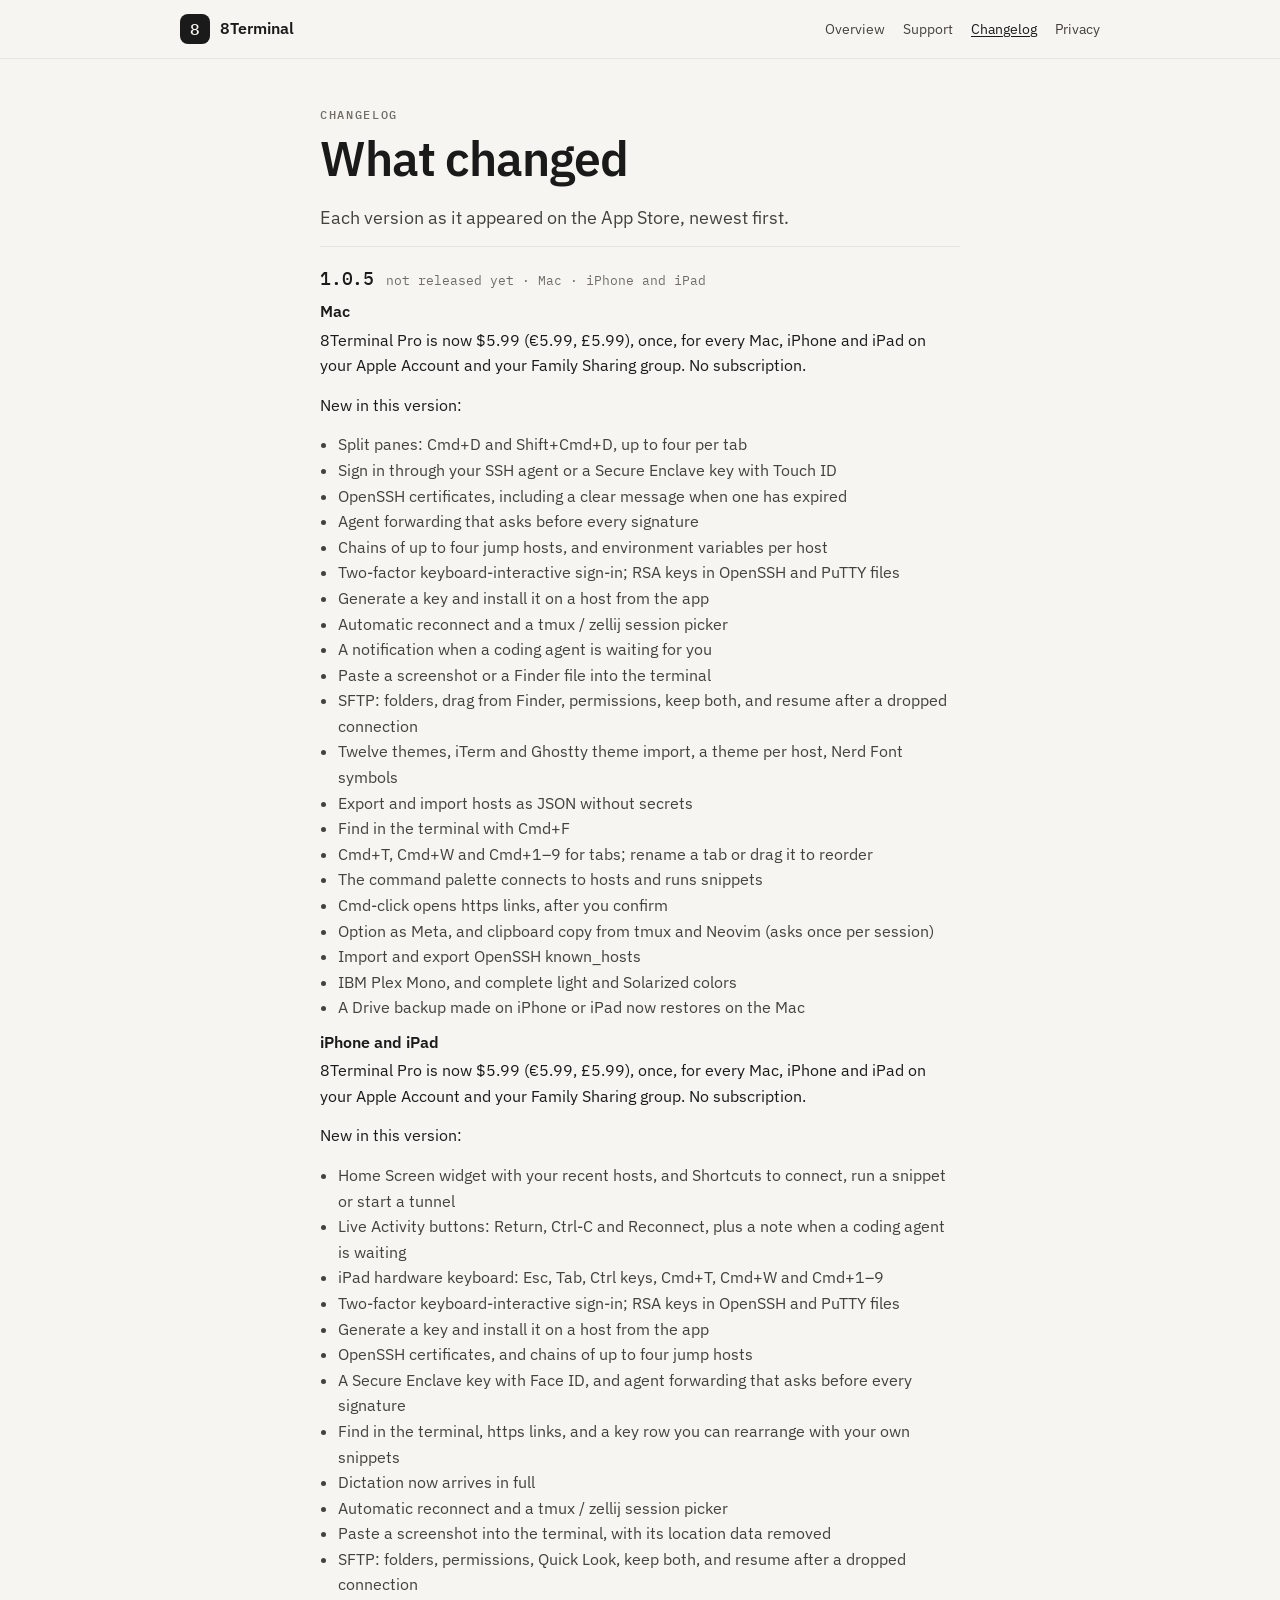
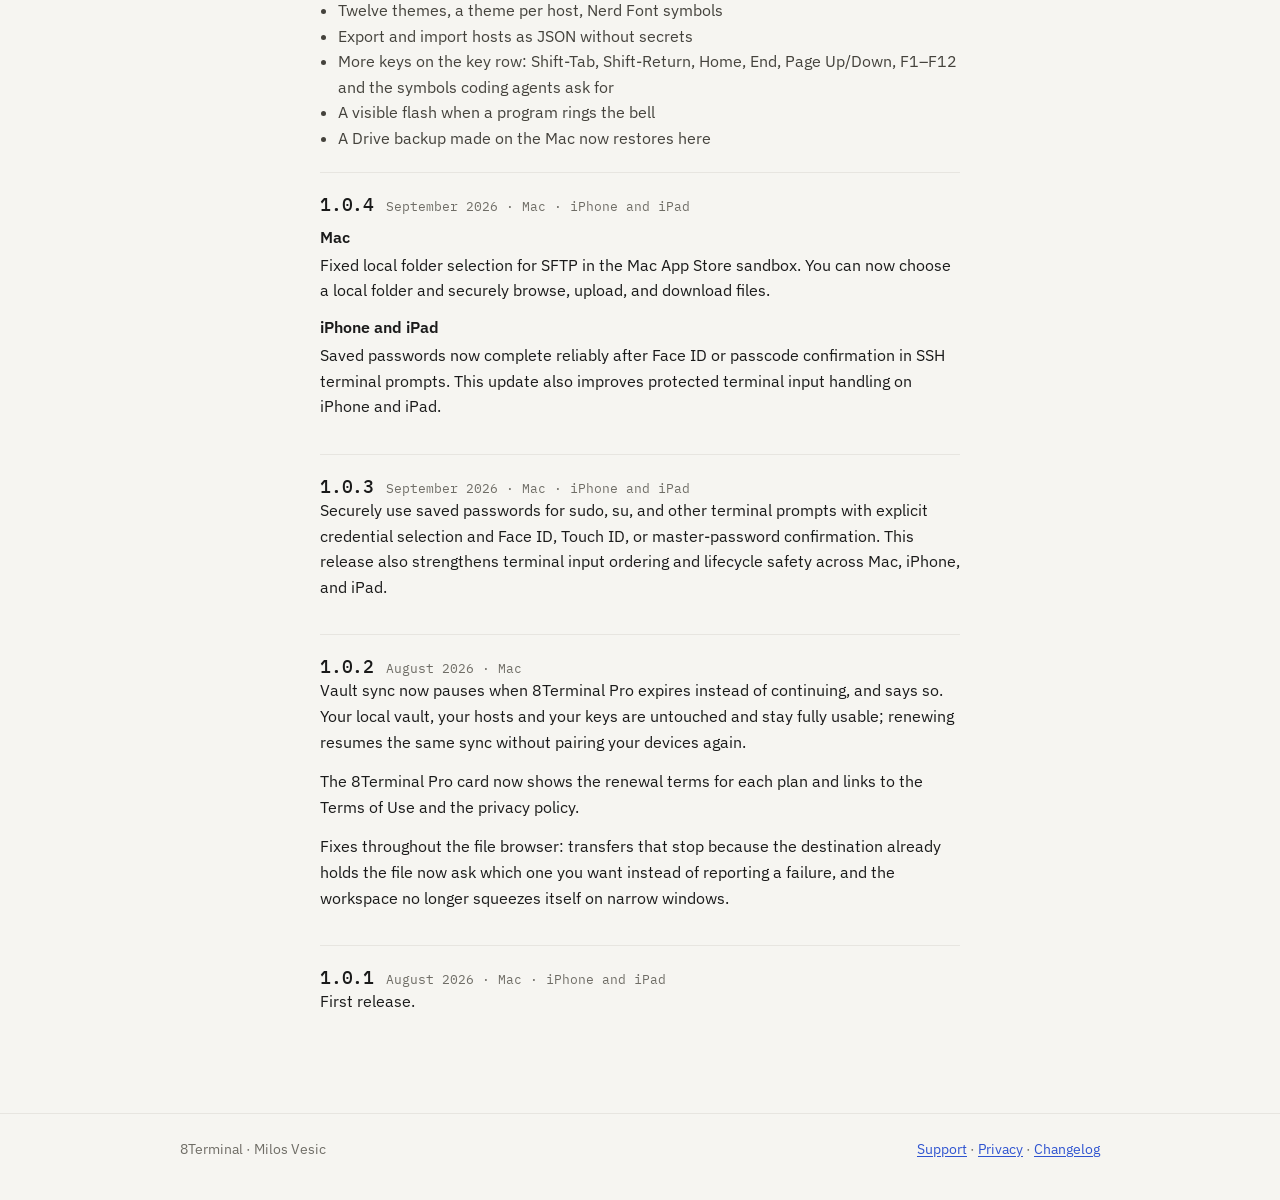
==== changelog.html @ 33bd2050 "8Terminal site" ====
<!doctype html>
<html lang="en">
<head>
  <meta charset="utf-8">
  <meta name="viewport" content="width=device-width, initial-scale=1">
  <title>8Terminal — Changelog</title>
  <meta name="description" content="What changed in each version of 8Terminal for Mac, iPhone and iPad.">
  <link rel="stylesheet" href="style.css">
</head>
<body>
<header class="site">
  <div class="wrap">
    <a class="brand" href="index.html"><span class="brand-mark" aria-hidden="true">8</span>8Terminal</a>
    <nav class="site" aria-label="Site">
      <a href="index.html">Overview</a>
      <a href="support.html">Support</a>
      <a href="changelog.html" aria-current="page">Changelog</a>
      <a href="privacy.html">Privacy</a>
    </nav>
  </div>
</header>

<main class="wrap prose">
  <p class="eyebrow" style="margin-top:48px">Changelog</p>
  <h1>What changed</h1>
  <p class="lede">Each version as it appeared on the App Store, newest first.</p>
<section class="release">
  <header><h2>1.0.5</h2><span class="when">not released yet · Mac · iPhone and iPad</span></header>
  <h3 style="margin-top:12px">Mac</h3>
  <p>8Terminal Pro is now $5.99 (€5.99, £5.99), once, for every Mac, iPhone and iPad on your Apple Account and your Family Sharing group. No subscription.</p>
<p>New in this version:</p>
<ul><li>Split panes: Cmd+D and Shift+Cmd+D, up to four per tab</li><li>Sign in through your SSH agent or a Secure Enclave key with Touch ID</li><li>OpenSSH certificates, including a clear message when one has expired</li><li>Agent forwarding that asks before every signature</li><li>Chains of up to four jump hosts, and environment variables per host</li><li>Two-factor keyboard-interactive sign-in; RSA keys in OpenSSH and PuTTY files</li><li>Generate a key and install it on a host from the app</li><li>Automatic reconnect and a tmux / zellij session picker</li><li>A notification when a coding agent is waiting for you</li><li>Paste a screenshot or a Finder file into the terminal</li><li>SFTP: folders, drag from Finder, permissions, keep both, and resume after a dropped connection</li><li>Twelve themes, iTerm and Ghostty theme import, a theme per host, Nerd Font symbols</li><li>Export and import hosts as JSON without secrets</li><li>Find in the terminal with Cmd+F</li><li>Cmd+T, Cmd+W and Cmd+1–9 for tabs; rename a tab or drag it to reorder</li><li>The command palette connects to hosts and runs snippets</li><li>Cmd-click opens https links, after you confirm</li><li>Option as Meta, and clipboard copy from tmux and Neovim (asks once per session)</li><li>Import and export OpenSSH known_hosts</li><li>IBM Plex Mono, and complete light and Solarized colors</li><li>A Drive backup made on iPhone or iPad now restores on the Mac</li></ul>
  <h3 style="margin-top:12px">iPhone and iPad</h3>
  <p>8Terminal Pro is now $5.99 (€5.99, £5.99), once, for every Mac, iPhone and iPad on your Apple Account and your Family Sharing group. No subscription.</p>
<p>New in this version:</p>
<ul><li>Home Screen widget with your recent hosts, and Shortcuts to connect, run a snippet or start a tunnel</li><li>Live Activity buttons: Return, Ctrl-C and Reconnect, plus a note when a coding agent is waiting</li><li>iPad hardware keyboard: Esc, Tab, Ctrl keys, Cmd+T, Cmd+W and Cmd+1–9</li><li>Two-factor keyboard-interactive sign-in; RSA keys in OpenSSH and PuTTY files</li><li>Generate a key and install it on a host from the app</li><li>OpenSSH certificates, and chains of up to four jump hosts</li><li>A Secure Enclave key with Face ID, and agent forwarding that asks before every signature</li><li>Find in the terminal, https links, and a key row you can rearrange with your own snippets</li><li>Dictation now arrives in full</li><li>Automatic reconnect and a tmux / zellij session picker</li><li>Paste a screenshot into the terminal, with its location data removed</li><li>SFTP: folders, permissions, Quick Look, keep both, and resume after a dropped connection</li><li>Twelve themes, a theme per host, Nerd Font symbols</li><li>Export and import hosts as JSON without secrets</li><li>More keys on the key row: Shift-Tab, Shift-Return, Home, End, Page Up/Down, F1–F12 and the symbols coding agents ask for</li><li>A visible flash when a program rings the bell</li><li>A Drive backup made on the Mac now restores here</li></ul>
</section>
<section class="release">
  <header><h2>1.0.4</h2><span class="when">September 2026 · Mac · iPhone and iPad</span></header>
  <h3 style="margin-top:12px">Mac</h3>
<p>Fixed local folder selection for SFTP in the Mac App Store sandbox. You can now choose a local folder and securely browse, upload, and download files.</p>
<h3 style="margin-top:12px">iPhone and iPad</h3>
<p>Saved passwords now complete reliably after Face ID or passcode confirmation in SSH terminal prompts. This update also improves protected terminal input handling on iPhone and iPad.</p>

</section>
<section class="release">
  <header><h2>1.0.3</h2><span class="when">September 2026 · Mac · iPhone and iPad</span></header>
  <p>Securely use saved passwords for sudo, su, and other terminal prompts with explicit credential selection and Face ID, Touch ID, or master-password confirmation. This release also strengthens terminal input ordering and lifecycle safety across Mac, iPhone, and iPad.</p>

</section>
<section class="release">
  <header><h2>1.0.2</h2><span class="when">August 2026 · Mac</span></header>
  <p>Vault sync now pauses when 8Terminal Pro expires instead of continuing, and says so. Your local vault, your hosts and your keys are untouched and stay fully usable; renewing resumes the same sync without pairing your devices again.</p>
<p>The 8Terminal Pro card now shows the renewal terms for each plan and links to the Terms of Use and the privacy policy.</p>
<p>Fixes throughout the file browser: transfers that stop because the destination already holds the file now ask which one you want instead of reporting a failure, and the workspace no longer squeezes itself on narrow windows.</p>

</section>
<section class="release">
  <header><h2>1.0.1</h2><span class="when">August 2026 · Mac · iPhone and iPad</span></header>
  <p>First release.</p>
</section>
</main>

<footer class="site">
  <div class="wrap">
    <span>8Terminal · Milos Vesic</span>
    <span><a href="support.html">Support</a> · <a href="privacy.html">Privacy</a> · <a href="changelog.html">Changelog</a></span>
  </div>
</footer>
</body>
</html>
---- style.css ----
/* 8Terminal site. Self-contained: no remote fonts, scripts or analytics. Colours follow the app's theme. */
@font-face {
  font-family: "IBM Plex Sans";
  font-weight: 400;
  font-display: swap;
  src: url("fonts/ibm-plex-sans-400.woff2") format("woff2");
}
@font-face {
  font-family: "IBM Plex Sans";
  font-weight: 600;
  font-display: swap;
  src: url("fonts/ibm-plex-sans-600.woff2") format("woff2");
}
@font-face {
  font-family: "IBM Plex Mono";
  font-weight: 400;
  font-display: swap;
  src: url("fonts/ibm-plex-mono-400.woff2") format("woff2");
}
@font-face {
  font-family: "IBM Plex Mono";
  font-weight: 500;
  font-display: swap;
  src: url("fonts/ibm-plex-mono-500.woff2") format("woff2");
}

:root {
  color-scheme: light;
  --bg: #f6f5f1;
  --surface: #ffffff;
  --ink: #1a1a1a;
  --ink-2: #44423c;
  --muted: #6f6d66;
  --line: #e7e5e0;
  --accent: #2f54d0;
  --term-bg: #151513;
  --term-ink: #e9e7e0;
  --term-dim: #8d8b83;
  --term-ok: #7fc28a;
  --sans: "IBM Plex Sans", -apple-system, "Segoe UI", system-ui, sans-serif;
  --mono: "IBM Plex Mono", ui-monospace, "SF Mono", Menlo, monospace;
}
@media (prefers-color-scheme: dark) {
  :root {
    color-scheme: dark;
    --bg: #1c1b18;
    --surface: #232220;
    --ink: #f0eee8;
    --ink-2: #c9c7bf;
    --muted: #a8a69e;
    --line: #34322d;
    --accent: #8fa6ee;
    --term-bg: #11110f;
  }
}

* {
  box-sizing: border-box;
}
html {
  -webkit-text-size-adjust: 100%;
}
body {
  margin: 0;
  background: var(--bg);
  color: var(--ink);
  font: 400 16px/1.6 var(--sans);
}
a {
  color: var(--accent);
  text-underline-offset: 2px;
}
.wrap {
  max-width: 960px;
  margin: 0 auto;
  padding-inline: 20px;
}
.prose {
  max-width: 680px;
}

header.site {
  border-bottom: 1px solid var(--line);
}
header.site .wrap {
  display: flex;
  align-items: center;
  justify-content: space-between;
  gap: 16px;
  padding-block: 14px;
  flex-wrap: wrap;
}
.brand {
  display: flex;
  align-items: center;
  gap: 10px;
  color: var(--ink);
  text-decoration: none;
  font-weight: 600;
}
.brand-mark {
  display: grid;
  place-items: center;
  width: 30px;
  height: 30px;
  border-radius: 8px;
  background: var(--ink);
  color: var(--bg);
  font: 500 16px var(--mono);
}
nav.site {
  display: flex;
  gap: 18px;
  flex-wrap: wrap;
  font-size: 14px;
}
nav.site a {
  color: var(--ink-2);
  text-decoration: none;
}
nav.site a[aria-current="page"],
nav.site a:hover {
  color: var(--ink);
  text-decoration: underline;
}

.eyebrow {
  margin: 0 0 8px;
  color: var(--muted);
  font: 500 12px var(--mono);
  letter-spacing: 0.14em;
  text-transform: uppercase;
}
h1,
h2,
h3 {
  text-wrap: balance;
  line-height: 1.2;
}
h1 {
  margin: 0 0 16px;
  font-size: clamp(32px, 5vw, 48px);
  font-weight: 600;
  letter-spacing: -0.02em;
}
h2 {
  margin: 48px 0 12px;
  font-size: 24px;
  font-weight: 600;
  letter-spacing: -0.01em;
}
h3 {
  margin: 0 0 6px;
  font-size: 16px;
  font-weight: 600;
}
p {
  margin: 0 0 14px;
}
.lede {
  max-width: 620px;
  color: var(--ink-2);
  font-size: 18px;
}

.hero {
  display: grid;
  grid-template-columns: minmax(0, 1.1fr) minmax(0, 1fr);
  gap: 40px;
  align-items: center;
  padding-block: 56px 32px;
}
.actions {
  display: flex;
  gap: 12px;
  flex-wrap: wrap;
  margin-top: 20px;
}
.button {
  display: inline-block;
  padding: 10px 16px;
  border-radius: 8px;
  background: var(--ink);
  color: var(--bg);
  font-weight: 600;
  text-decoration: none;
}
.button.secondary {
  background: transparent;
  color: var(--ink);
  border: 1px solid var(--line);
}

/* A still terminal session: the product's own surface, set in its own type. */
.terminal {
  margin: 0;
  padding: 18px 20px;
  overflow-x: auto;
  border-radius: 12px;
  background: var(--term-bg);
  color: var(--term-ink);
  font: 400 13px/1.7 var(--mono);
  box-shadow: 0 1px 0 rgba(0, 0, 0, 0.04);
}
.terminal .dim {
  color: var(--term-dim);
}
.terminal .ok {
  color: var(--term-ok);
}

.facts {
  display: flex;
  flex-wrap: wrap;
  gap: 8px 22px;
  margin: 0;
  padding: 16px 0;
  list-style: none;
  border-block: 1px solid var(--line);
  color: var(--ink-2);
  font: 400 13px var(--mono);
}

.grid {
  display: grid;
  grid-template-columns: repeat(3, minmax(0, 1fr));
  gap: 28px 32px;
  margin-top: 8px;
}
.grid ul {
  margin: 0;
  padding-left: 18px;
  color: var(--ink-2);
  font-size: 15px;
}
.grid li {
  margin-bottom: 4px;
}

.pro {
  margin-top: 48px;
  padding: 24px;
  border: 1px solid var(--line);
  border-radius: 12px;
  background: var(--surface);
}
.pro h2 {
  margin-top: 0;
}
.price {
  font: 500 15px var(--mono);
}

dl.faq dt {
  margin-top: 22px;
  font-weight: 600;
}
dl.faq dd {
  margin: 6px 0 0;
  color: var(--ink-2);
}

.release {
  padding-block: 20px;
  border-top: 1px solid var(--line);
}
.release header {
  display: flex;
  align-items: baseline;
  gap: 12px;
  flex-wrap: wrap;
}
.release h2 {
  margin: 0;
  font: 500 18px var(--mono);
}
.release .when {
  color: var(--muted);
  font: 400 13px var(--mono);
}
.release ul {
  margin: 10px 0 0;
  padding-left: 18px;
  color: var(--ink-2);
}

footer.site {
  margin-top: 64px;
  padding-block: 24px 40px;
  border-top: 1px solid var(--line);
  color: var(--muted);
  font-size: 14px;
}
footer.site .wrap {
  display: flex;
  justify-content: space-between;
  gap: 16px;
  flex-wrap: wrap;
}
code {
  font: 400 0.92em var(--mono);
}

@media (max-width: 760px) {
  .hero {
    grid-template-columns: minmax(0, 1fr);
    padding-block: 36px 24px;
  }
  .grid {
    grid-template-columns: minmax(0, 1fr);
  }
}
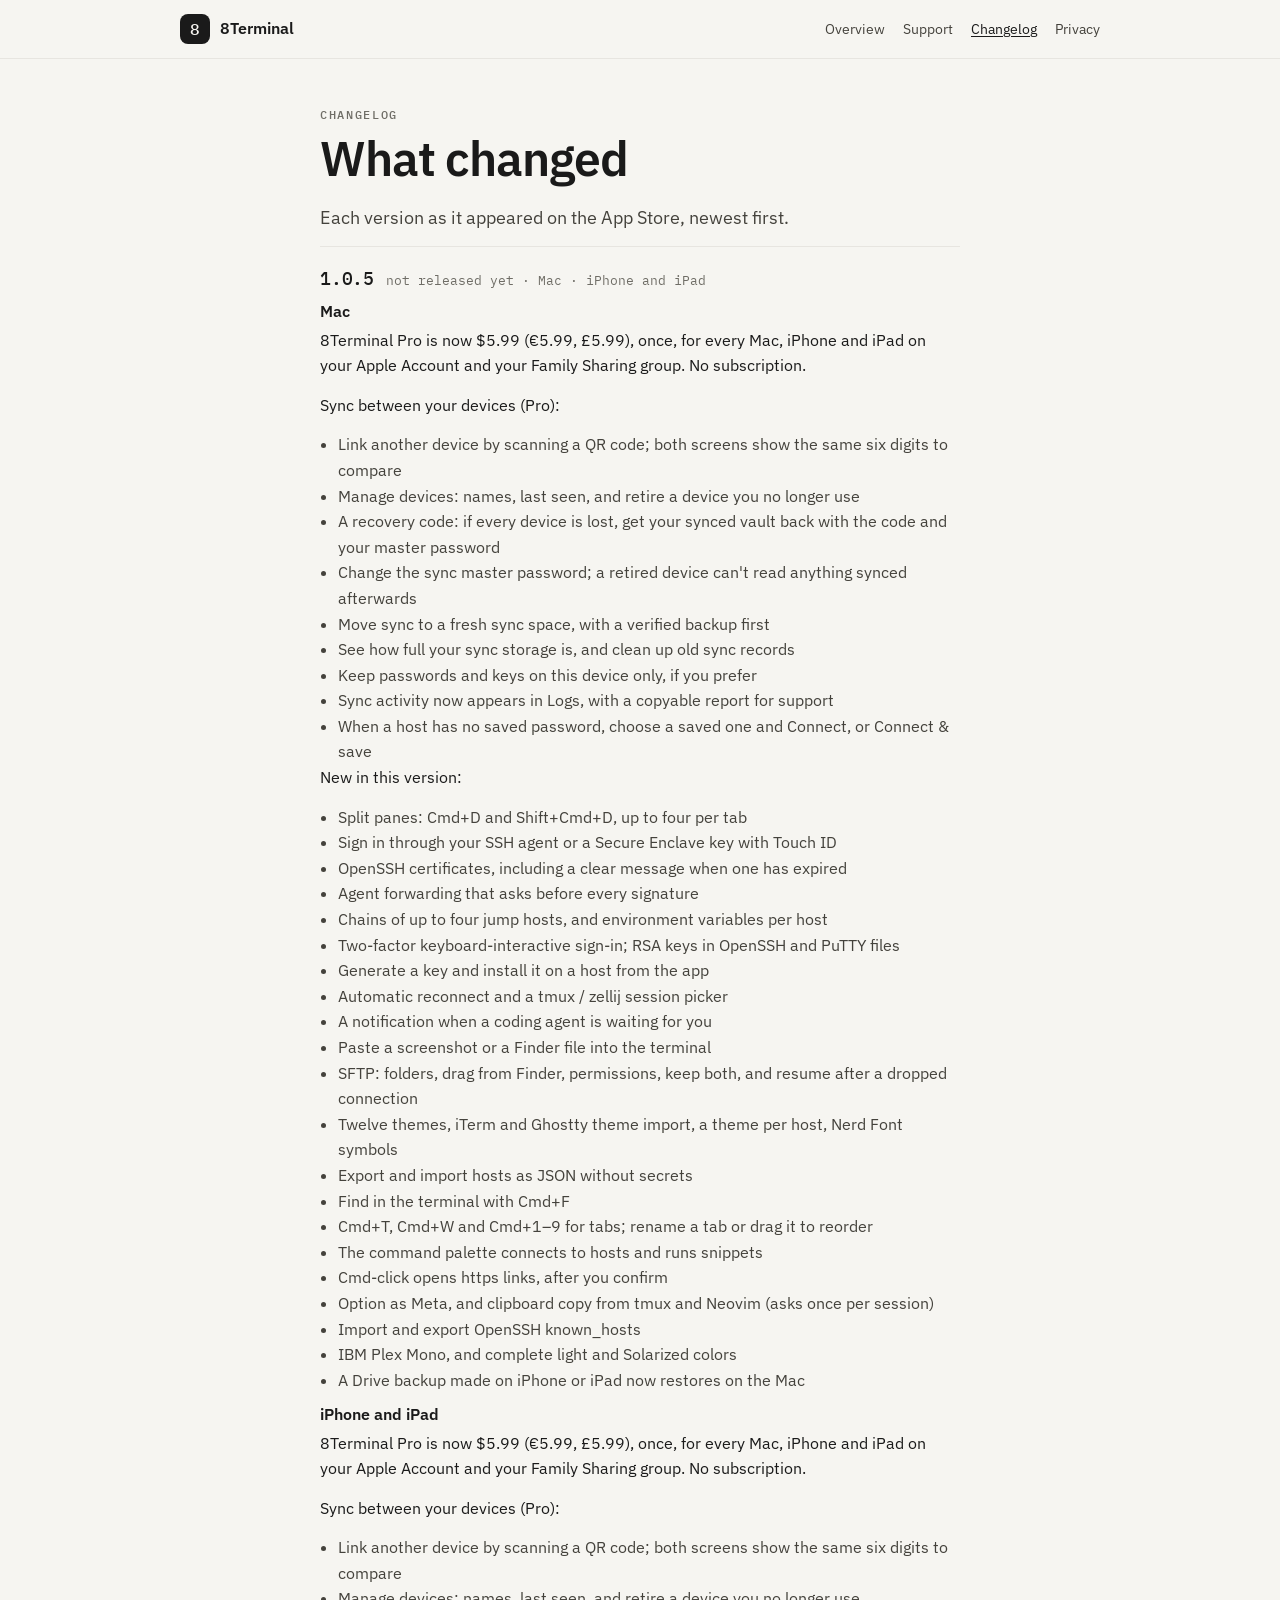
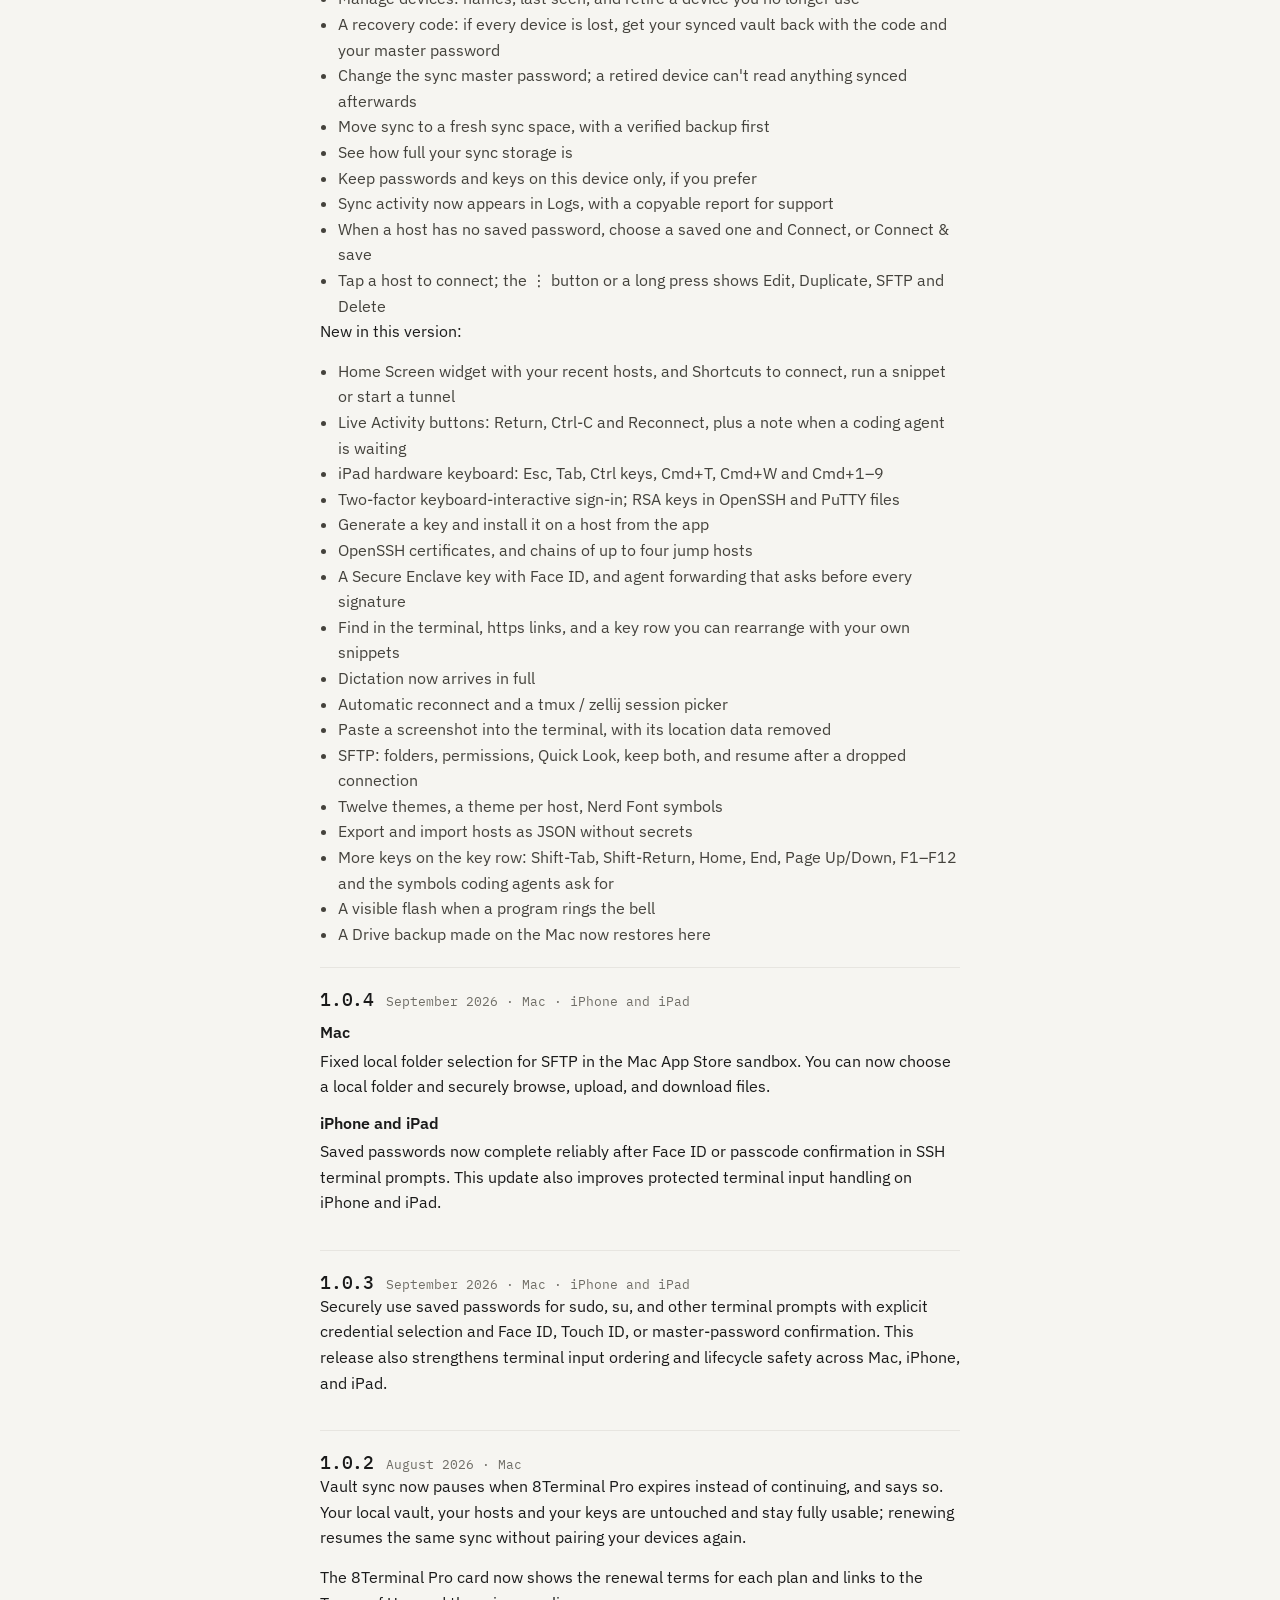
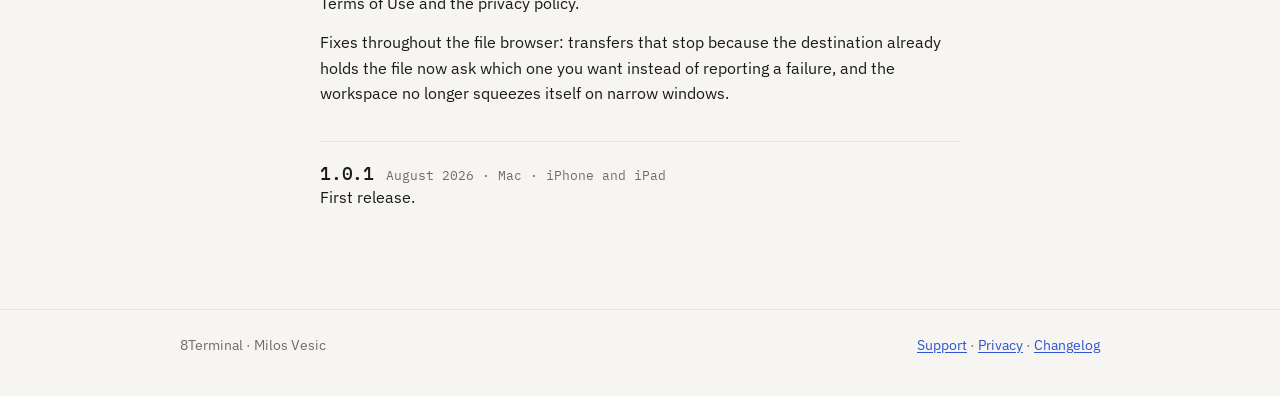
==== commit 6729a539: "Changelog: 1.0.5 sync features and host rows" ====
--- a/changelog.html
+++ b/changelog.html
@@ -28,10 +28,14 @@
   <header><h2>1.0.5</h2><span class="when">not released yet · Mac · iPhone and iPad</span></header>
   <h3 style="margin-top:12px">Mac</h3>
   <p>8Terminal Pro is now $5.99 (€5.99, £5.99), once, for every Mac, iPhone and iPad on your Apple Account and your Family Sharing group. No subscription.</p>
+<p>Sync between your devices (Pro):</p>
+<ul><li>Link another device by scanning a QR code; both screens show the same six digits to compare</li><li>Manage devices: names, last seen, and retire a device you no longer use</li><li>A recovery code: if every device is lost, get your synced vault back with the code and your master password</li><li>Change the sync master password; a retired device can&#x27;t read anything synced afterwards</li><li>Move sync to a fresh sync space, with a verified backup first</li><li>See how full your sync storage is, and clean up old sync records</li><li>Keep passwords and keys on this device only, if you prefer</li><li>Sync activity now appears in Logs, with a copyable report for support</li><li>When a host has no saved password, choose a saved one and Connect, or Connect &amp; save</li></ul>
 <p>New in this version:</p>
 <ul><li>Split panes: Cmd+D and Shift+Cmd+D, up to four per tab</li><li>Sign in through your SSH agent or a Secure Enclave key with Touch ID</li><li>OpenSSH certificates, including a clear message when one has expired</li><li>Agent forwarding that asks before every signature</li><li>Chains of up to four jump hosts, and environment variables per host</li><li>Two-factor keyboard-interactive sign-in; RSA keys in OpenSSH and PuTTY files</li><li>Generate a key and install it on a host from the app</li><li>Automatic reconnect and a tmux / zellij session picker</li><li>A notification when a coding agent is waiting for you</li><li>Paste a screenshot or a Finder file into the terminal</li><li>SFTP: folders, drag from Finder, permissions, keep both, and resume after a dropped connection</li><li>Twelve themes, iTerm and Ghostty theme import, a theme per host, Nerd Font symbols</li><li>Export and import hosts as JSON without secrets</li><li>Find in the terminal with Cmd+F</li><li>Cmd+T, Cmd+W and Cmd+1–9 for tabs; rename a tab or drag it to reorder</li><li>The command palette connects to hosts and runs snippets</li><li>Cmd-click opens https links, after you confirm</li><li>Option as Meta, and clipboard copy from tmux and Neovim (asks once per session)</li><li>Import and export OpenSSH known_hosts</li><li>IBM Plex Mono, and complete light and Solarized colors</li><li>A Drive backup made on iPhone or iPad now restores on the Mac</li></ul>
   <h3 style="margin-top:12px">iPhone and iPad</h3>
   <p>8Terminal Pro is now $5.99 (€5.99, £5.99), once, for every Mac, iPhone and iPad on your Apple Account and your Family Sharing group. No subscription.</p>
+<p>Sync between your devices (Pro):</p>
+<ul><li>Link another device by scanning a QR code; both screens show the same six digits to compare</li><li>Manage devices: names, last seen, and retire a device you no longer use</li><li>A recovery code: if every device is lost, get your synced vault back with the code and your master password</li><li>Change the sync master password; a retired device can&#x27;t read anything synced afterwards</li><li>Move sync to a fresh sync space, with a verified backup first</li><li>See how full your sync storage is</li><li>Keep passwords and keys on this device only, if you prefer</li><li>Sync activity now appears in Logs, with a copyable report for support</li><li>When a host has no saved password, choose a saved one and Connect, or Connect &amp; save</li><li>Tap a host to connect; the ⋮ button or a long press shows Edit, Duplicate, SFTP and Delete</li></ul>
 <p>New in this version:</p>
 <ul><li>Home Screen widget with your recent hosts, and Shortcuts to connect, run a snippet or start a tunnel</li><li>Live Activity buttons: Return, Ctrl-C and Reconnect, plus a note when a coding agent is waiting</li><li>iPad hardware keyboard: Esc, Tab, Ctrl keys, Cmd+T, Cmd+W and Cmd+1–9</li><li>Two-factor keyboard-interactive sign-in; RSA keys in OpenSSH and PuTTY files</li><li>Generate a key and install it on a host from the app</li><li>OpenSSH certificates, and chains of up to four jump hosts</li><li>A Secure Enclave key with Face ID, and agent forwarding that asks before every signature</li><li>Find in the terminal, https links, and a key row you can rearrange with your own snippets</li><li>Dictation now arrives in full</li><li>Automatic reconnect and a tmux / zellij session picker</li><li>Paste a screenshot into the terminal, with its location data removed</li><li>SFTP: folders, permissions, Quick Look, keep both, and resume after a dropped connection</li><li>Twelve themes, a theme per host, Nerd Font symbols</li><li>Export and import hosts as JSON without secrets</li><li>More keys on the key row: Shift-Tab, Shift-Return, Home, End, Page Up/Down, F1–F12 and the symbols coding agents ask for</li><li>A visible flash when a program rings the bell</li><li>A Drive backup made on the Mac now restores here</li></ul>
 </section>
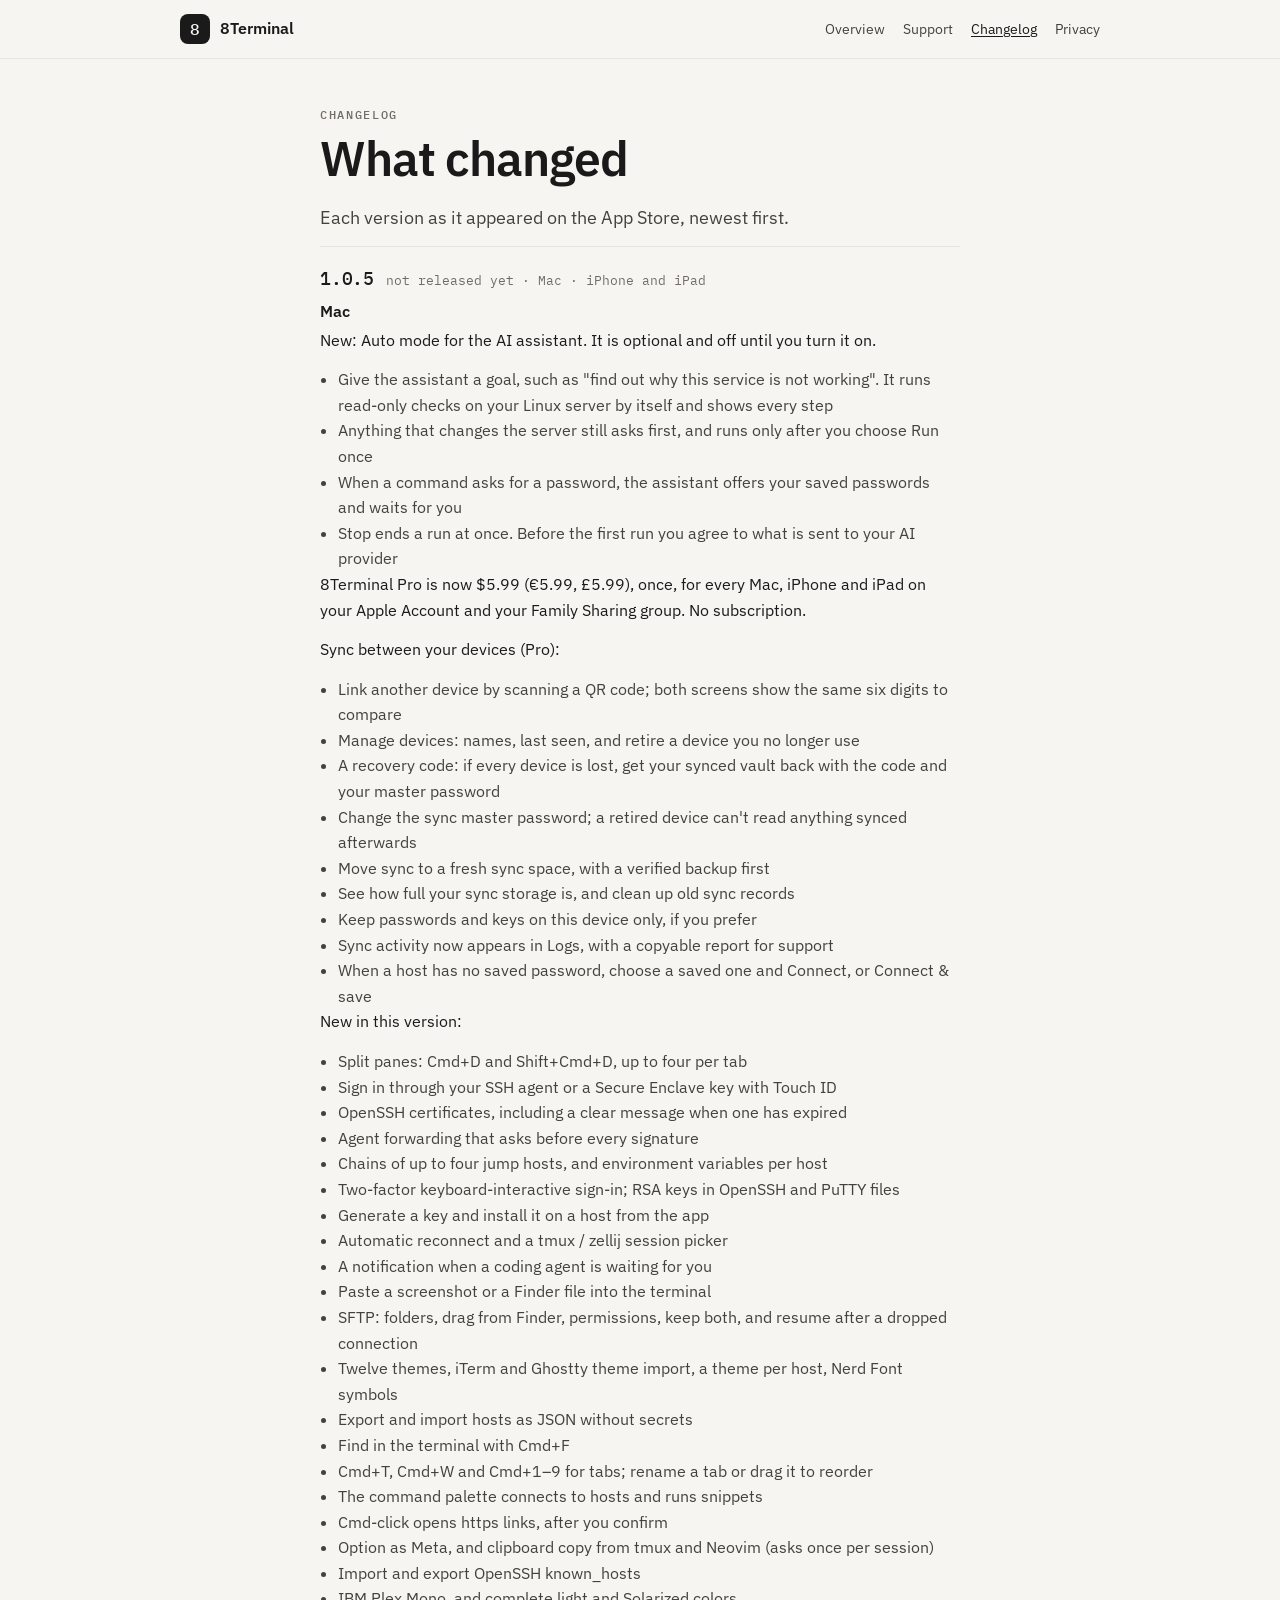
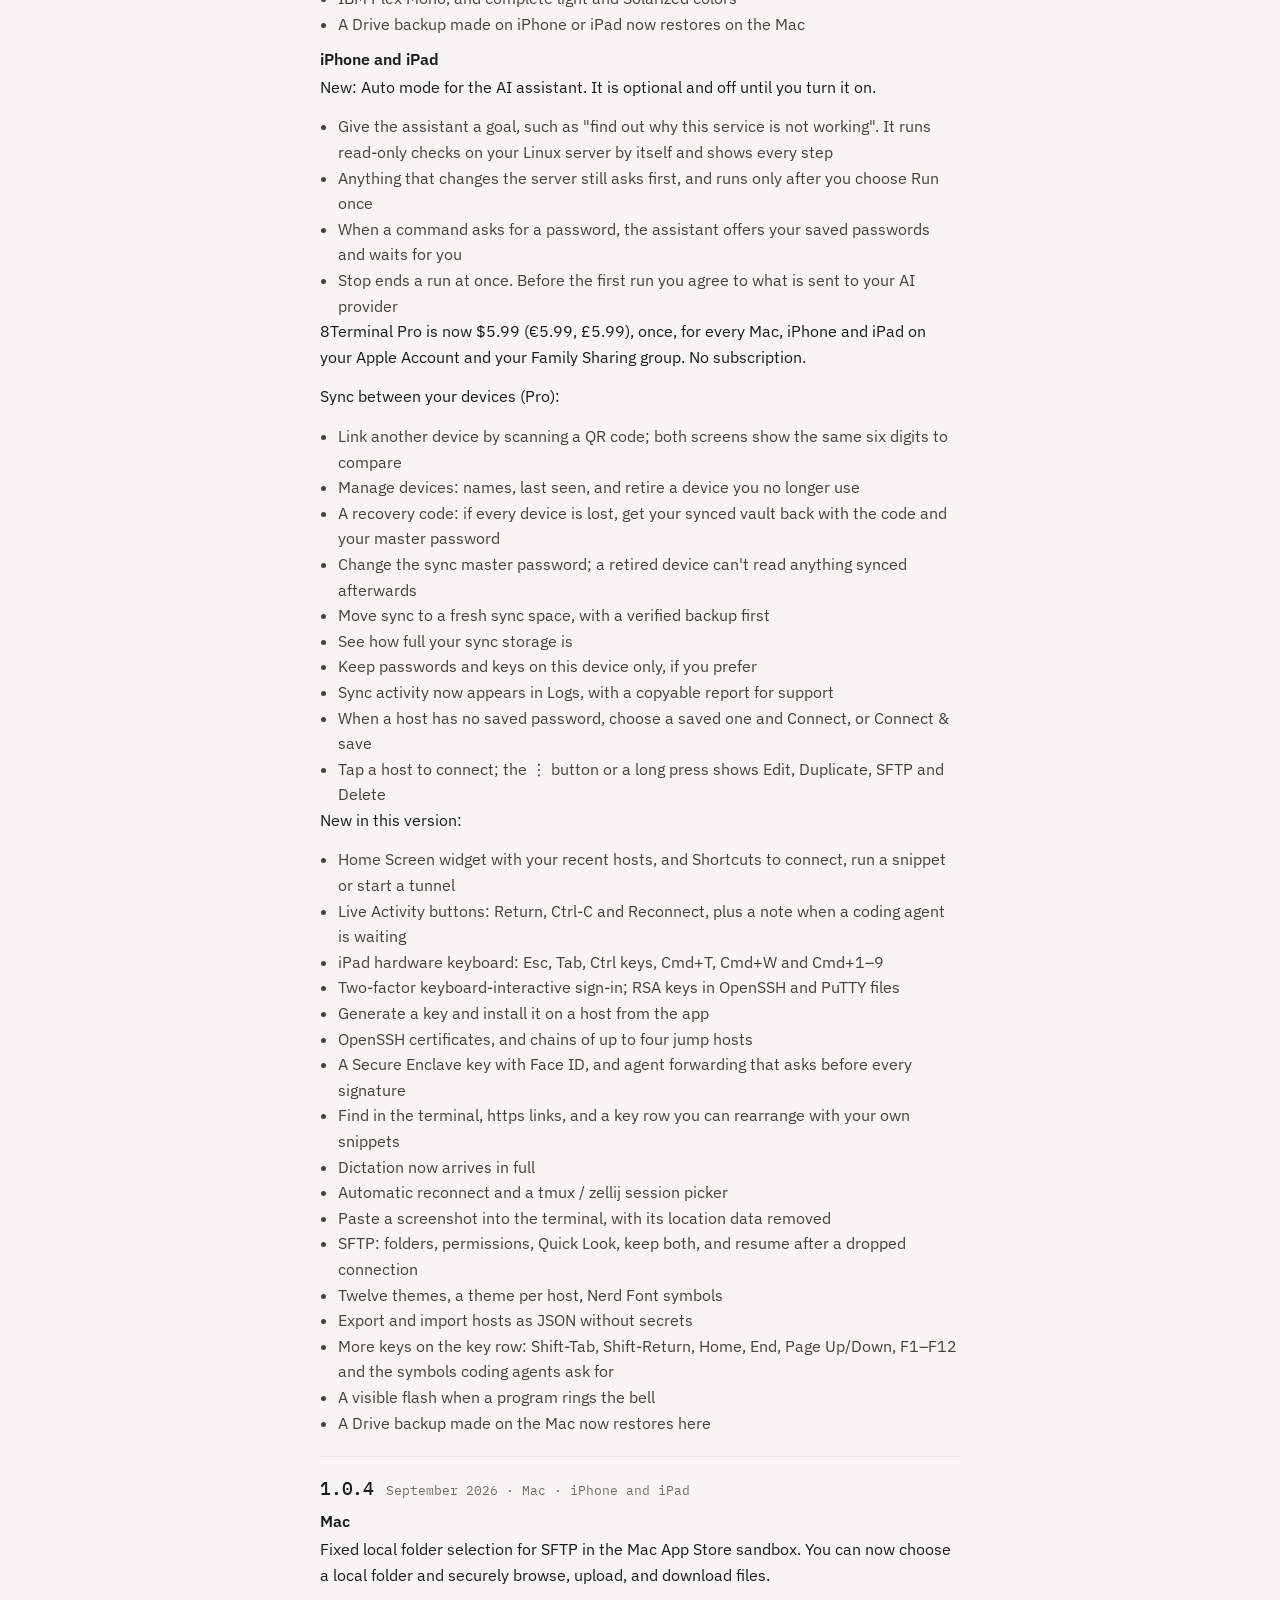
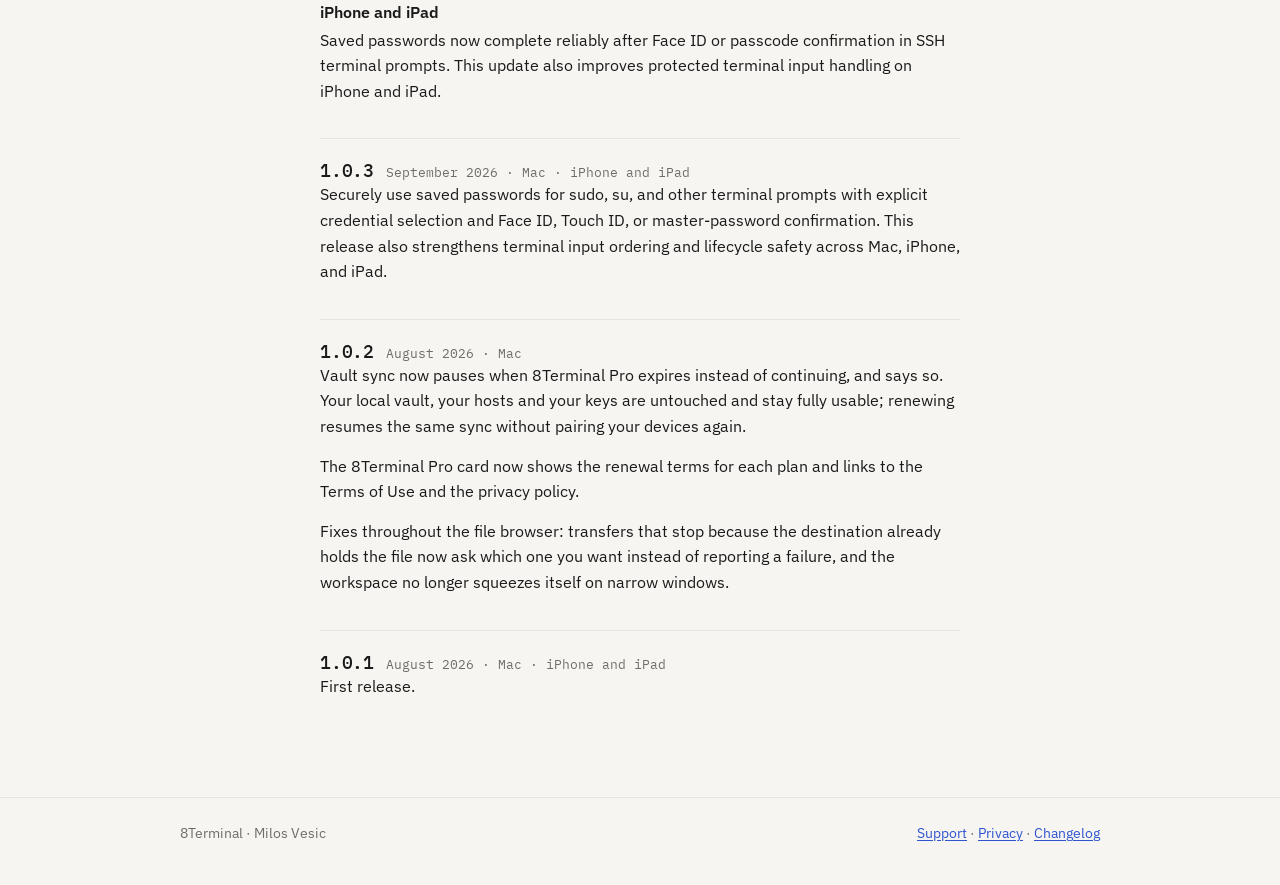
==== commit a04cffc8: "Auto mode: overview, privacy policy (3 October 2026), support and the 1.0.5 changelog" ====
--- a/changelog.html
+++ b/changelog.html
@@ -27,12 +27,16 @@
 <section class="release">
   <header><h2>1.0.5</h2><span class="when">not released yet · Mac · iPhone and iPad</span></header>
   <h3 style="margin-top:12px">Mac</h3>
+  <p>New: Auto mode for the AI assistant. It is optional and off until you turn it on.</p>
+<ul><li>Give the assistant a goal, such as &quot;find out why this service is not working&quot;. It runs read-only checks on your Linux server by itself and shows every step</li><li>Anything that changes the server still asks first, and runs only after you choose Run once</li><li>When a command asks for a password, the assistant offers your saved passwords and waits for you</li><li>Stop ends a run at once. Before the first run you agree to what is sent to your AI provider</li></ul>
   <p>8Terminal Pro is now $5.99 (€5.99, £5.99), once, for every Mac, iPhone and iPad on your Apple Account and your Family Sharing group. No subscription.</p>
 <p>Sync between your devices (Pro):</p>
 <ul><li>Link another device by scanning a QR code; both screens show the same six digits to compare</li><li>Manage devices: names, last seen, and retire a device you no longer use</li><li>A recovery code: if every device is lost, get your synced vault back with the code and your master password</li><li>Change the sync master password; a retired device can&#x27;t read anything synced afterwards</li><li>Move sync to a fresh sync space, with a verified backup first</li><li>See how full your sync storage is, and clean up old sync records</li><li>Keep passwords and keys on this device only, if you prefer</li><li>Sync activity now appears in Logs, with a copyable report for support</li><li>When a host has no saved password, choose a saved one and Connect, or Connect &amp; save</li></ul>
 <p>New in this version:</p>
 <ul><li>Split panes: Cmd+D and Shift+Cmd+D, up to four per tab</li><li>Sign in through your SSH agent or a Secure Enclave key with Touch ID</li><li>OpenSSH certificates, including a clear message when one has expired</li><li>Agent forwarding that asks before every signature</li><li>Chains of up to four jump hosts, and environment variables per host</li><li>Two-factor keyboard-interactive sign-in; RSA keys in OpenSSH and PuTTY files</li><li>Generate a key and install it on a host from the app</li><li>Automatic reconnect and a tmux / zellij session picker</li><li>A notification when a coding agent is waiting for you</li><li>Paste a screenshot or a Finder file into the terminal</li><li>SFTP: folders, drag from Finder, permissions, keep both, and resume after a dropped connection</li><li>Twelve themes, iTerm and Ghostty theme import, a theme per host, Nerd Font symbols</li><li>Export and import hosts as JSON without secrets</li><li>Find in the terminal with Cmd+F</li><li>Cmd+T, Cmd+W and Cmd+1–9 for tabs; rename a tab or drag it to reorder</li><li>The command palette connects to hosts and runs snippets</li><li>Cmd-click opens https links, after you confirm</li><li>Option as Meta, and clipboard copy from tmux and Neovim (asks once per session)</li><li>Import and export OpenSSH known_hosts</li><li>IBM Plex Mono, and complete light and Solarized colors</li><li>A Drive backup made on iPhone or iPad now restores on the Mac</li></ul>
   <h3 style="margin-top:12px">iPhone and iPad</h3>
+  <p>New: Auto mode for the AI assistant. It is optional and off until you turn it on.</p>
+<ul><li>Give the assistant a goal, such as &quot;find out why this service is not working&quot;. It runs read-only checks on your Linux server by itself and shows every step</li><li>Anything that changes the server still asks first, and runs only after you choose Run once</li><li>When a command asks for a password, the assistant offers your saved passwords and waits for you</li><li>Stop ends a run at once. Before the first run you agree to what is sent to your AI provider</li></ul>
   <p>8Terminal Pro is now $5.99 (€5.99, £5.99), once, for every Mac, iPhone and iPad on your Apple Account and your Family Sharing group. No subscription.</p>
 <p>Sync between your devices (Pro):</p>
 <ul><li>Link another device by scanning a QR code; both screens show the same six digits to compare</li><li>Manage devices: names, last seen, and retire a device you no longer use</li><li>A recovery code: if every device is lost, get your synced vault back with the code and your master password</li><li>Change the sync master password; a retired device can&#x27;t read anything synced afterwards</li><li>Move sync to a fresh sync space, with a verified backup first</li><li>See how full your sync storage is</li><li>Keep passwords and keys on this device only, if you prefer</li><li>Sync activity now appears in Logs, with a copyable report for support</li><li>When a host has no saved password, choose a saved one and Connect, or Connect &amp; save</li><li>Tap a host to connect; the ⋮ button or a long press shows Edit, Duplicate, SFTP and Delete</li></ul>
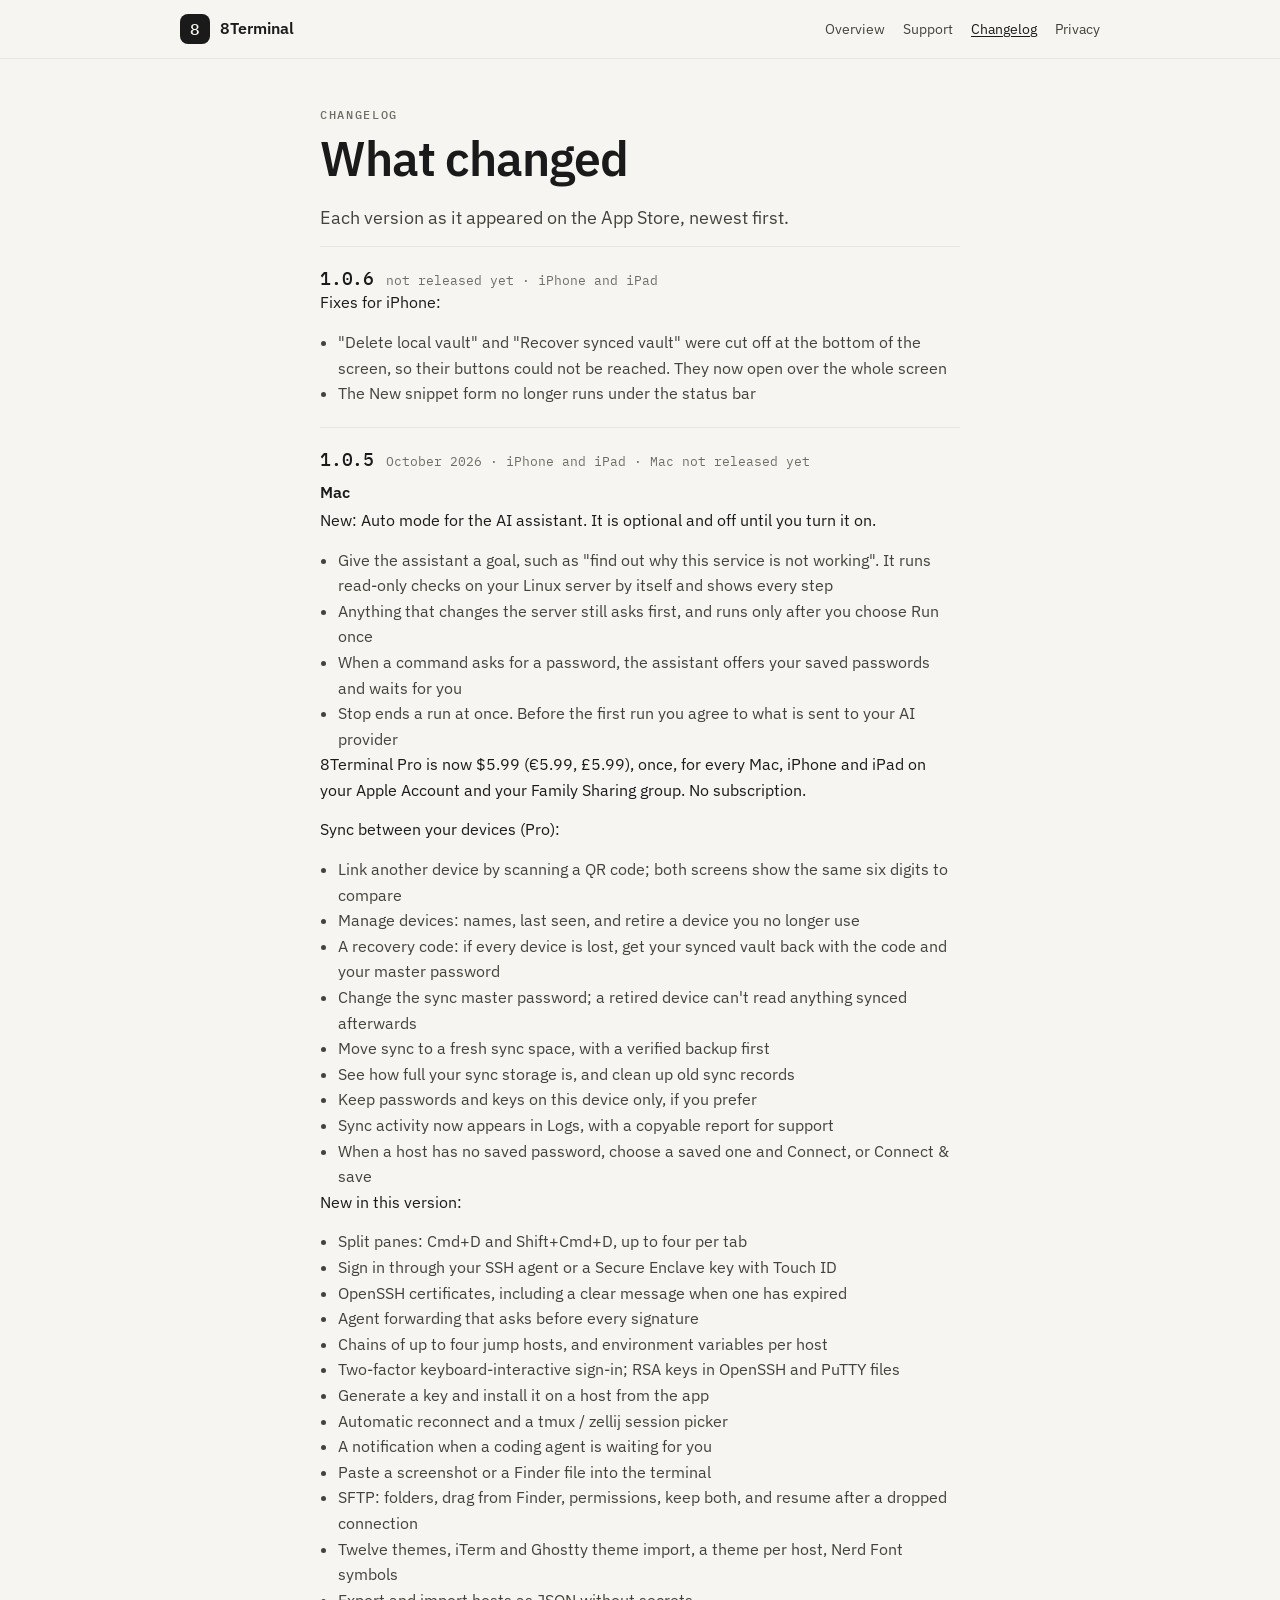
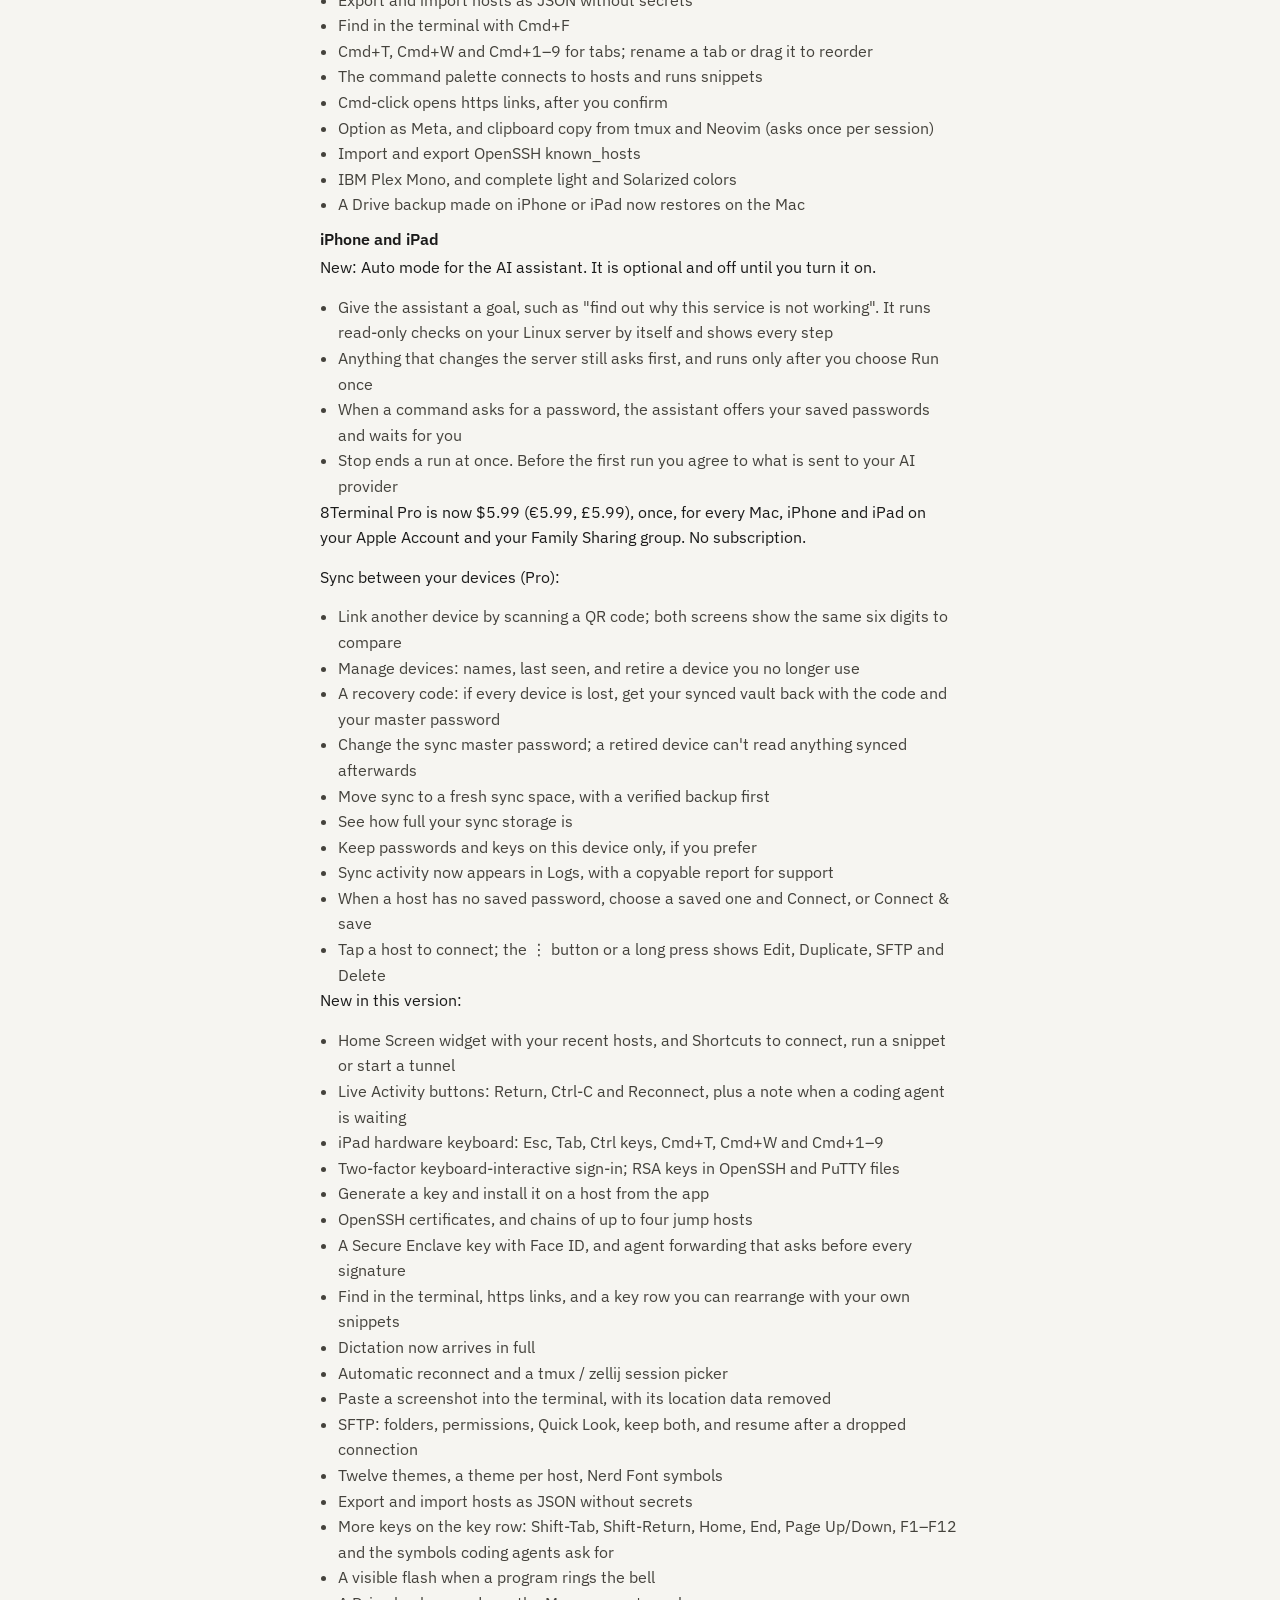
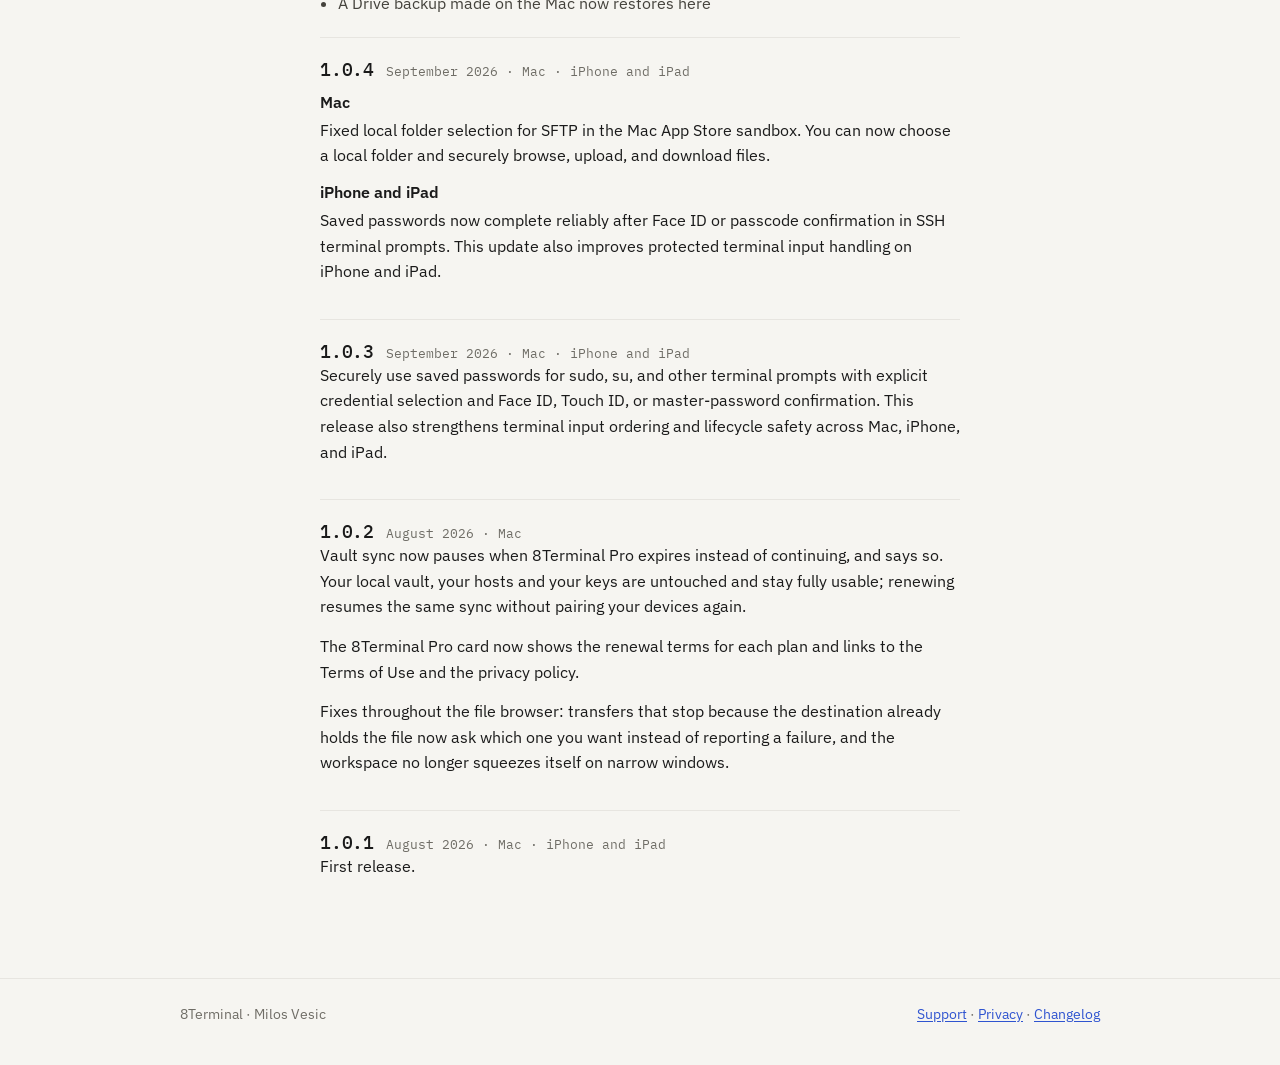
==== commit bbd269d2: "Changelog: 1.0.5 is out on iPhone and iPad; 1.0.6 entry" ====
--- a/changelog.html
+++ b/changelog.html
@@ -25,7 +25,12 @@
   <h1>What changed</h1>
   <p class="lede">Each version as it appeared on the App Store, newest first.</p>
 <section class="release">
-  <header><h2>1.0.5</h2><span class="when">not released yet · Mac · iPhone and iPad</span></header>
+  <header><h2>1.0.6</h2><span class="when">not released yet · iPhone and iPad</span></header>
+  <p>Fixes for iPhone:</p>
+<ul><li>&quot;Delete local vault&quot; and &quot;Recover synced vault&quot; were cut off at the bottom of the screen, so their buttons could not be reached. They now open over the whole screen</li><li>The New snippet form no longer runs under the status bar</li></ul>
+</section>
+<section class="release">
+  <header><h2>1.0.5</h2><span class="when">October 2026 · iPhone and iPad · Mac not released yet</span></header>
   <h3 style="margin-top:12px">Mac</h3>
   <p>New: Auto mode for the AI assistant. It is optional and off until you turn it on.</p>
 <ul><li>Give the assistant a goal, such as &quot;find out why this service is not working&quot;. It runs read-only checks on your Linux server by itself and shows every step</li><li>Anything that changes the server still asks first, and runs only after you choose Run once</li><li>When a command asks for a password, the assistant offers your saved passwords and waits for you</li><li>Stop ends a run at once. Before the first run you agree to what is sent to your AI provider</li></ul>
